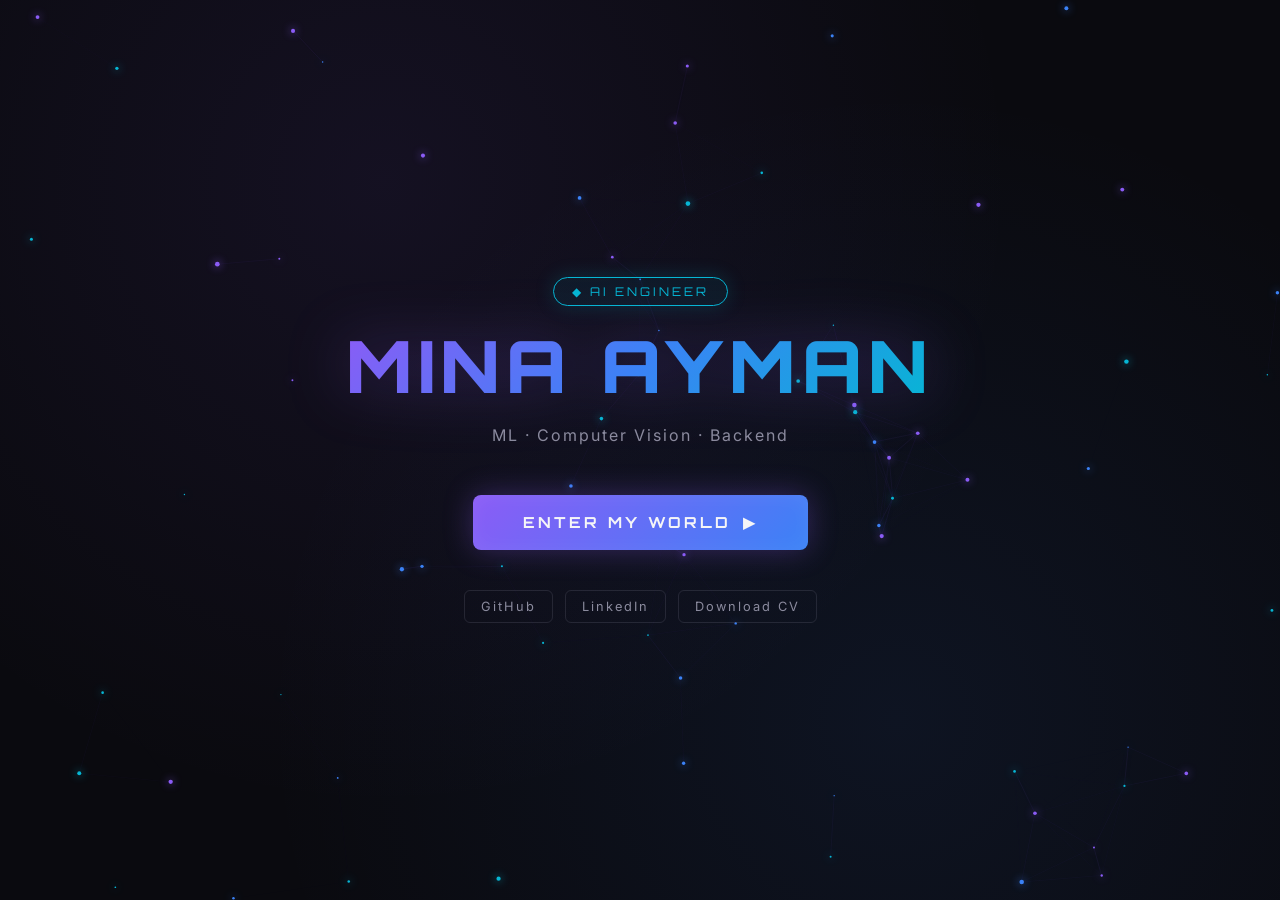
==== frontend/index.html @ 0aad1541 "Initial commit: frontend landing + loading" ====
<!DOCTYPE html>
<html lang="en">

<head>
  <meta charset="UTF-8">
  <meta name="viewport" content="width=device-width, initial-scale=1.0">
  <title>Portfolio | AI Engineer</title>

  <!-- Google Fonts -->
  <link rel="preconnect" href="https://fonts.googleapis.com">
  <link href="https://fonts.googleapis.com/css2?family=Orbitron:wght@700;900&family=Inter:wght@300;400;600&display=swap"
    rel="stylesheet">

  <!-- CSS -->
  <link rel="stylesheet" href="css/style.css">
</head>

<body>

  <main class="landing">
    <canvas id="particles"></canvas>

    <div class="content">
      <div class="badge">◆ AI ENGINEER</div>

      <h1 class="name">MINA AYMAN</h1>

      <p class="subtitle">
        ML · Computer Vision · Backend
      </p>

      <button id="enterBtn" class="enter-btn">
        <span>ENTER MY WORLD</span>
        <span class="btn-icon">▶</span>
      </button>

      <!-- Social Links -->
      <div class="socials">
        <a href="https://github.com/MinaAyman123" target="_blank" rel="noopener">
          GitHub
        </a>
        <a href="https://www.linkedin.com/in/mina-aiman-0629a42b1/" target="_blank" rel="noopener">
          LinkedIn
        </a>
        <a href="cv.pdf" download="Mina_Ayman_CV.pdf">
          Download CV
        </a>
      </div>
    </div>
  </main>


  <!-- ===== LOADING SCREEN ===== -->
  <div id="loading" class="loading hidden">
    <div class="loader-ring"></div>
    <p class="loading-text">Initializing world...</p>

    <div class="progress-bar">
      <div id="progressFill" class="progress-fill"></div>
    </div>

    <p id="progressText" class="progress-text">0%</p>
  </div>

  <!-- ===== UNITY CONTAINER (هنستخدمه بعدين) ===== -->
  <div id="unityWrapper" class="unity-wrapper hidden">
    <canvas id="unity-canvas"></canvas>
    <button id="exitBtn" class="hud-btn">✕ EXIT</button>
  </div>

  <script src="js/main.js"></script>
</body>

</html>
---- frontend/css/style.css ----
/* ============ RESET ============ */
* {
  margin: 0;
  padding: 0;
  box-sizing: border-box;
}

/* ============ COLORS ============ */
:root {
  --purple: #8B5CF6;
  --blue:   #3B82F6;
  --cyan:   #06B6D4;
  --bg-0:   #0A0A0F;
  --text:   #F5F5F7;
  --muted:  #8B8B9E;
}

/* ============ BASE ============ */
html, body {
  height: 100%;
  background: var(--bg-0);
  color: var(--text);
  font-family: 'Inter', sans-serif;
  overflow: hidden;
}

/* ============ LANDING ============ */
.landing {
  position: fixed;
  inset: 0;
  display: flex;
  align-items: center;
  justify-content: center;
  padding: 20px;
  overflow: hidden;

  background:
    radial-gradient(circle at 30% 20%, #8B5CF615 0%, transparent 55%),
    radial-gradient(circle at 70% 80%, #3B82F615 0%, transparent 55%),
    var(--bg-0);
}

/* Badge */
.badge {
  display: inline-block;
  padding: 6px 18px;
  font-family: 'Orbitron', sans-serif;
  font-size: 12px;
  letter-spacing: 3px;
  color: var(--cyan);
  border: 1px solid var(--cyan);
  border-radius: 20px;
  background: #06B6D410;
  box-shadow: 0 0 20px #06B6D430;
}

/* Name */
.name {
  font-family: 'Orbitron', sans-serif;
  font-weight: 900;
  font-size: clamp(2.5rem, 9vw, 5.5rem);
  letter-spacing: 6px;
  line-height: 1;

  /* Gradient text */
  background: linear-gradient(135deg, #8B5CF6 0%, #3B82F6 50%, #06B6D4 100%);
  -webkit-background-clip: text;
  -webkit-text-fill-color: transparent;
  background-clip: text;

  filter: drop-shadow(0 0 30px #8B5CF650);
}

/* Subtitle */
.subtitle {
  color: var(--muted);
  font-size: clamp(0.8rem, 2vw, 1rem);
  letter-spacing: 2px;
}

/* Button */
.enter-btn {
  margin-top: 30px;
  padding: 18px 50px;
  font-family: 'Orbitron', sans-serif;
  font-size: 0.95rem;
  font-weight: 700;
  letter-spacing: 3px;
  color: var(--text);

  background: linear-gradient(135deg, #8B5CF6, #3B82F6);
  border: none;
  border-radius: 8px;
  cursor: pointer;

  box-shadow: 0 0 30px #8B5CF650, inset 0 0 20px #ffffff10;
  transition: transform 0.3s, box-shadow 0.3s;
}

.enter-btn:hover {
  transform: translateY(-3px);
  box-shadow: 0 0 50px #8B5CF690, inset 0 0 30px #ffffff20;
}

/* ============ MOBILE ============ */
@media (max-width: 600px) {
  .name { letter-spacing: 3px; }
  .enter-btn {
    padding: 14px 35px;
    font-size: 0.8rem;
  }
}

/* ============ PARTICLES CANVAS ============ */
#particles {
  position: absolute;
  inset: 0;
  width: 100%;
  height: 100%;
  z-index: 0;
}

/* المحتوى يبقى فوق الـcanvas */
.content {
  position: relative;
  z-index: 1;
  display: flex;
  flex-direction: column;
  align-items: center;
  gap: 20px;
  animation: fadeUp 0.8s ease-out;
}

@keyframes fadeUp {
  from { opacity: 0; transform: translateY(30px); }
  to   { opacity: 1; transform: translateY(0); }
}

/* ضبط حجم الاسم عشان سطرين */
.name {
  font-size: clamp(2rem, 7vw, 4.5rem);
  text-align: center;
  line-height: 1.1;
}

/* ============ SOCIAL LINKS ============ */
.socials {
  display: flex;
  justify-content: center;
  align-items: center;
  gap: 12px;
  margin-top: 20px;
  flex-wrap: wrap;
}

.socials a {
  color: var(--muted);
  text-decoration: none;
  font-size: 0.8rem;
  letter-spacing: 2px;
  padding: 8px 16px;
  border: 1px solid #8B8B9E30;
  border-radius: 6px;
  transition: all 0.3s ease;
  position: relative;
}

.socials a::after {
  content: "";
  position: absolute;
  inset: 0;
  border-radius: 6px;
  background: linear-gradient(135deg, #8B5CF6, #3B82F6);
  opacity: 0;
  transition: opacity 0.3s;
  z-index: -1;
}

.socials a:hover {
  color: var(--text);
  border-color: transparent;
  transform: translateY(-2px);
  box-shadow: 0 0 20px #8B5CF650;
}

.socials a:hover::after {
  opacity: 1;
}

/* ============ BUTTON ANIMATION ============ */
.enter-btn {
  display: inline-flex;
  align-items: center;
  gap: 12px;
  position: relative;
  overflow: hidden;
}

/* نبض خفيف */
@keyframes pulse {
  0%, 100% {
    box-shadow: 0 0 30px #8B5CF650, inset 0 0 20px #ffffff10;
  }
  50% {
    box-shadow: 0 0 50px #8B5CF690, inset 0 0 30px #ffffff20;
  }
}

.enter-btn {
  animation: pulse 2.5s ease-in-out infinite;
}

.enter-btn:hover {
  animation: none;
}

/* الأيقونة تتحرك */
.btn-icon {
  display: inline-block;
  transition: transform 0.3s;
}

.enter-btn:hover .btn-icon {
  transform: translateX(6px);
}


/* ============================================ */
/*              LOADING SCREEN                  */
/* ============================================ */
.loading {
  position: fixed;
  inset: 0;
  z-index: 100;
  background: var(--bg-0);

  display: flex;
  flex-direction: column;
  align-items: center;
  justify-content: center;
  gap: 28px;

  /* خلفية + إضاءة خفيفة */
  background:
    radial-gradient(circle at 50% 50%, #8B5CF615 0%, transparent 60%),
    var(--bg-0);

  animation: fadeIn 0.4s ease-out;
}

@keyframes fadeIn {
  from { opacity: 0; }
  to   { opacity: 1; }
}

/* الدائرة اللي بتلف */
.loader-ring {
  width: 80px;
  height: 80px;
  border-radius: 50%;
  border: 3px solid #8B5CF625;
  border-top-color: #8B5CF6;
  border-right-color: #3B82F6;
  animation: spin 1s linear infinite;
  box-shadow:
    0 0 30px #8B5CF640,
    inset 0 0 20px #8B5CF620;
}

@keyframes spin {
  to { transform: rotate(360deg); }
}

/* النص */
.loading-text {
  font-family: 'Orbitron', sans-serif;
  font-size: 0.85rem;
  letter-spacing: 4px;
  color: var(--muted);
  text-transform: uppercase;
  animation: pulseText 1.8s ease-in-out infinite;
}

@keyframes pulseText {
  0%, 100% { opacity: 0.5; }
  50%      { opacity: 1; }
}

/* Progress Bar */
.progress-bar {
  width: 300px;
  max-width: 75vw;
  height: 4px;
  background: #1A1A25;
  border-radius: 4px;
  overflow: hidden;
  box-shadow: inset 0 0 10px #00000080;
}

.progress-fill {
  height: 100%;
  width: 0%;
  background: linear-gradient(90deg, #8B5CF6, #3B82F6, #06B6D4);
  border-radius: 4px;
  box-shadow: 0 0 15px #8B5CF6;
  transition: width 0.3s ease;
}

/* النسبة المئوية */
.progress-text {
  font-family: 'Orbitron', sans-serif;
  font-size: 0.8rem;
  letter-spacing: 3px;
  color: var(--cyan);
}

/* ============================================ */
/*              UNITY WRAPPER                   */
/* ============================================ */
.unity-wrapper {
  position: fixed;
  inset: 0;
  z-index: 200;
  background: #000;
}

#unity-canvas {
  width: 100%;
  height: 100%;
  display: block;
}

.hud-btn {
  position: absolute;
  top: 20px;
  right: 20px;
  padding: 10px 18px;
  background: #12121Acc;
  color: var(--text);
  border: 1px solid #8B5CF660;
  border-radius: 6px;
  font-family: 'Orbitron', sans-serif;
  font-size: 0.75rem;
  letter-spacing: 2px;
  cursor: pointer;
  backdrop-filter: blur(10px);
  transition: all 0.3s;
  z-index: 10;
}

.hud-btn:hover {
  background: #8B5CF6;
  border-color: #8B5CF6;
}

/* ============================================ */
/*              HELPERS                         */
/* ============================================ */
.hidden {
  display: none !important;
}

.landing.hide {
  opacity: 0;
  transform: scale(1.05);
  pointer-events: none;
  transition: opacity 0.6s, transform 0.6s;
}
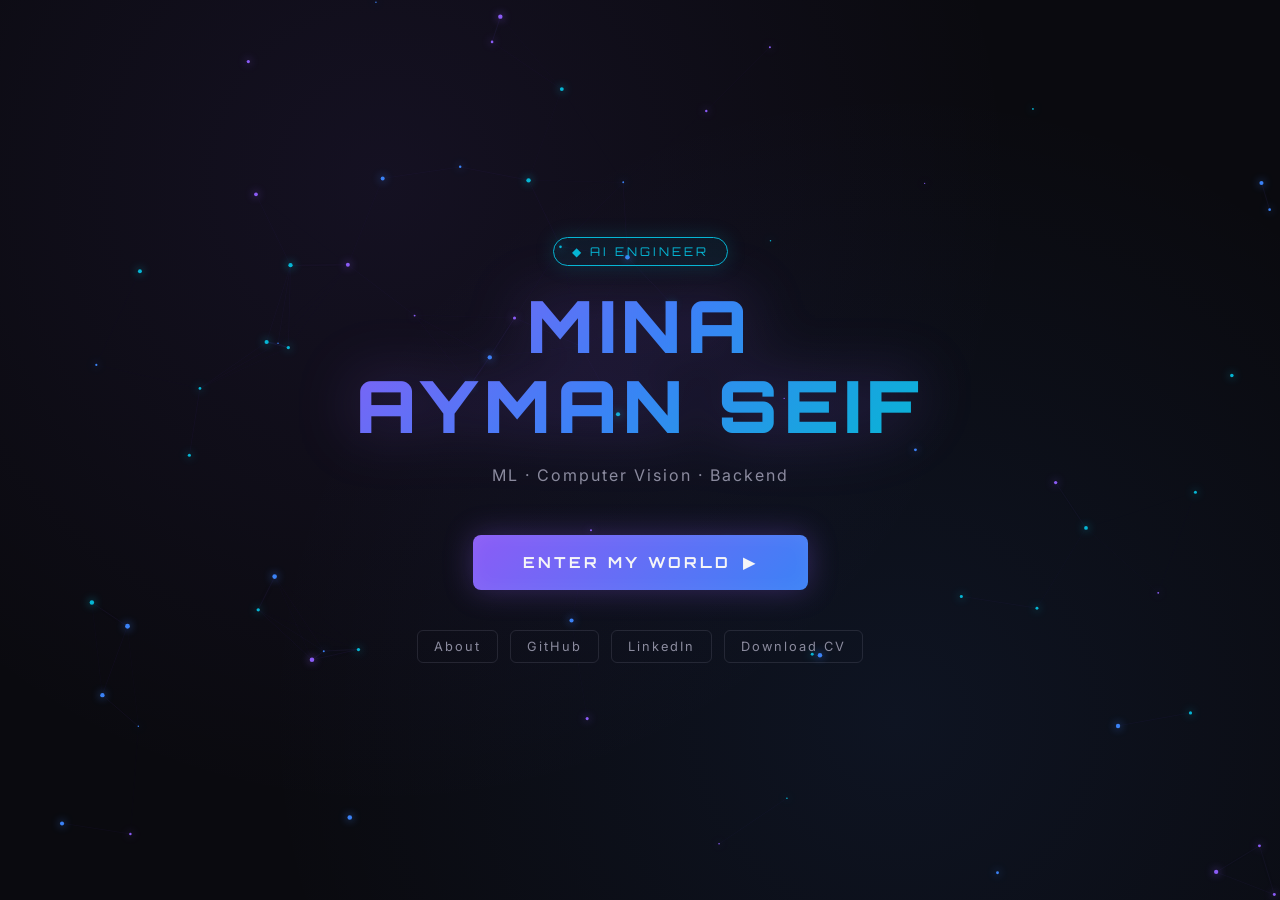
==== commit 30fbea82: "Connect landing page to Three.js world" ====
--- a/frontend/index.html
+++ b/frontend/index.html
@@ -14,7 +14,6 @@
   <!-- CSS -->
   <link rel="stylesheet" href="css/style.css">
 </head>
-
 <body>
 
   <main class="landing">
@@ -23,7 +22,7 @@
     <div class="content">
       <div class="badge">◆ AI ENGINEER</div>
 
-      <h1 class="name">MINA AYMAN</h1>
+      <h1 class="name">MINA<br>AYMAN SEIF</h1>
 
       <p class="subtitle">
         ML · Computer Vision · Backend
@@ -34,39 +33,14 @@
         <span class="btn-icon">▶</span>
       </button>
 
-      <!-- Social Links -->
       <div class="socials">
-        <a href="https://github.com/MinaAyman123" target="_blank" rel="noopener">
-          GitHub
-        </a>
-        <a href="https://www.linkedin.com/in/mina-aiman-0629a42b1/" target="_blank" rel="noopener">
-          LinkedIn
-        </a>
-        <a href="cv.pdf" download="Mina_Ayman_CV.pdf">
-          Download CV
-        </a>
+        <a href="about.html">About</a>
+        <a href="https://github.com/MinaAyman123" target="_blank" rel="noopener">GitHub</a>
+        <a href="https://www.linkedin.com/in/mina-aiman-0629a42b1/" target="_blank" rel="noopener">LinkedIn</a>
+        <a href="cv.pdf" download="Mina_Ayman_CV.pdf">Download CV</a>
       </div>
     </div>
   </main>
-
-
-  <!-- ===== LOADING SCREEN ===== -->
-  <div id="loading" class="loading hidden">
-    <div class="loader-ring"></div>
-    <p class="loading-text">Initializing world...</p>
-
-    <div class="progress-bar">
-      <div id="progressFill" class="progress-fill"></div>
-    </div>
-
-    <p id="progressText" class="progress-text">0%</p>
-  </div>
-
-  <!-- ===== UNITY CONTAINER (هنستخدمه بعدين) ===== -->
-  <div id="unityWrapper" class="unity-wrapper hidden">
-    <canvas id="unity-canvas"></canvas>
-    <button id="exitBtn" class="hud-btn">✕ EXIT</button>
-  </div>
 
   <script src="js/main.js"></script>
 </body>
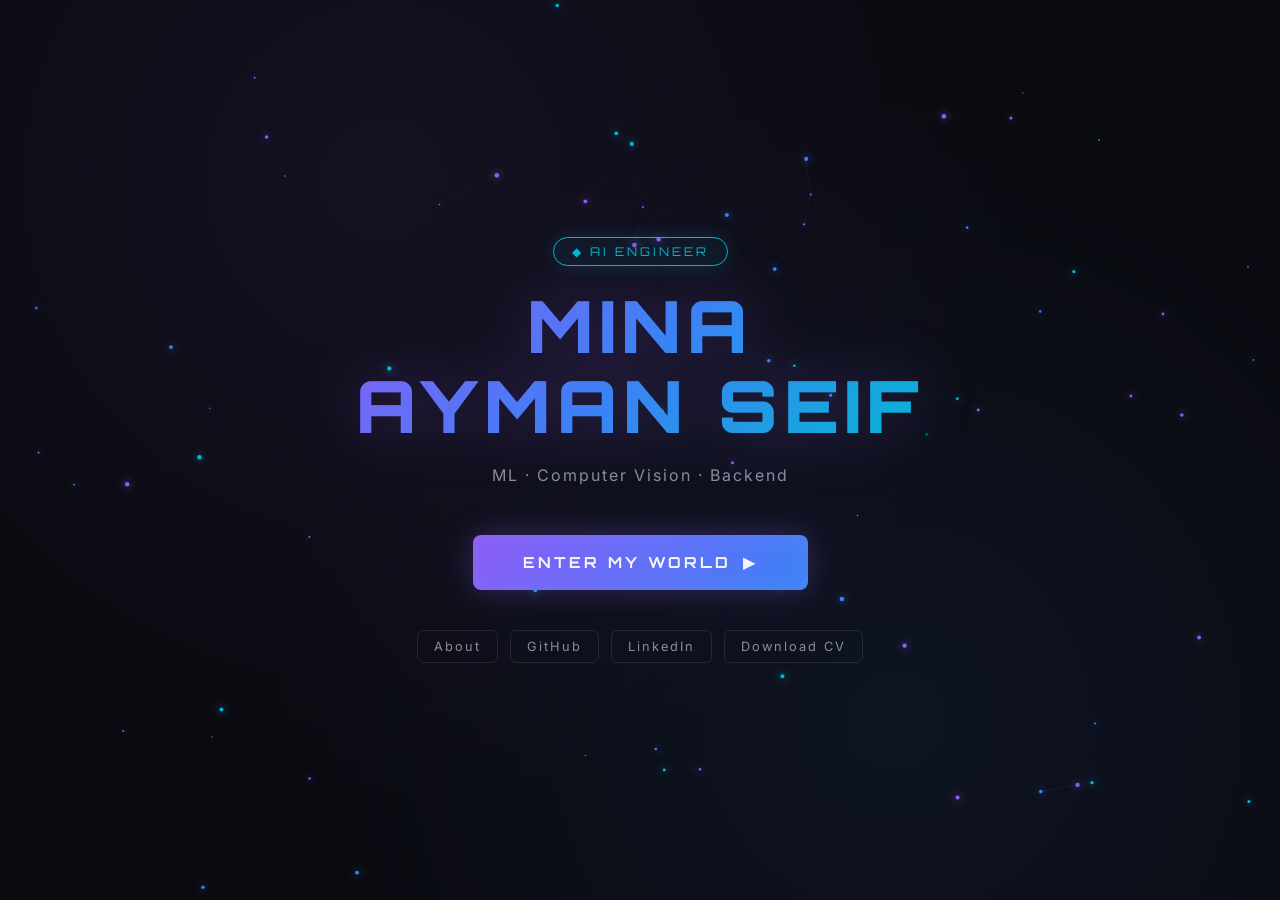
==== commit 07098bf7: "Add favicon, SEO meta tags, and manifest" ====
--- a/frontend/index.html
+++ b/frontend/index.html
@@ -6,14 +6,38 @@
   <meta name="viewport" content="width=device-width, initial-scale=1.0">
   <title>Portfolio | AI Engineer</title>
 
+  <!-- SEO -->
+  <meta name="description"
+    content="Mina Ayman Seif — AI Engineer specializing in Machine Learning, Computer Vision, and Backend Development. Interactive 3D portfolio.">
+  <meta name="author" content="Mina Ayman Seif">
+  <meta name="keywords"
+    content="AI Engineer, Machine Learning, Computer Vision, Deep Learning, Python, FastAPI, Three.js, Portfolio">
+
+  <!-- Open Graph (Facebook/LinkedIn/WhatsApp) -->
+  <meta property="og:title" content="Mina Ayman Seif | AI Engineer">
+  <meta property="og:description" content="Interactive 3D Portfolio — Explore my world of AI projects">
+  <meta property="og:type" content="website">
+  <meta property="og:url" content="https://portfolio-game-frontend.vercel.app/">
+  <meta property="og:image" content="https://portfolio-game-frontend.vercel.app/preview.png">
+
+  <!-- Twitter -->
+  <meta name="twitter:card" content="summary_large_image">
+  <meta name="twitter:title" content="Mina Ayman Seif | AI Engineer">
+  <meta name="twitter:description" content="Interactive 3D Portfolio — Explore my world of AI projects">
+
+  <!-- Theme Color -->
+  <meta name="theme-color" content="#0A0A0F">
+
   <!-- Google Fonts -->
   <link rel="preconnect" href="https://fonts.googleapis.com">
   <link href="https://fonts.googleapis.com/css2?family=Orbitron:wght@700;900&family=Inter:wght@300;400;600&display=swap"
     rel="stylesheet">
-
+  <link rel="icon" type="image/svg+xml" href="favicon.svg">
   <!-- CSS -->
   <link rel="stylesheet" href="css/style.css">
+  <link rel="manifest" href="manifest.json">
 </head>
+
 <body>
 
   <main class="landing">
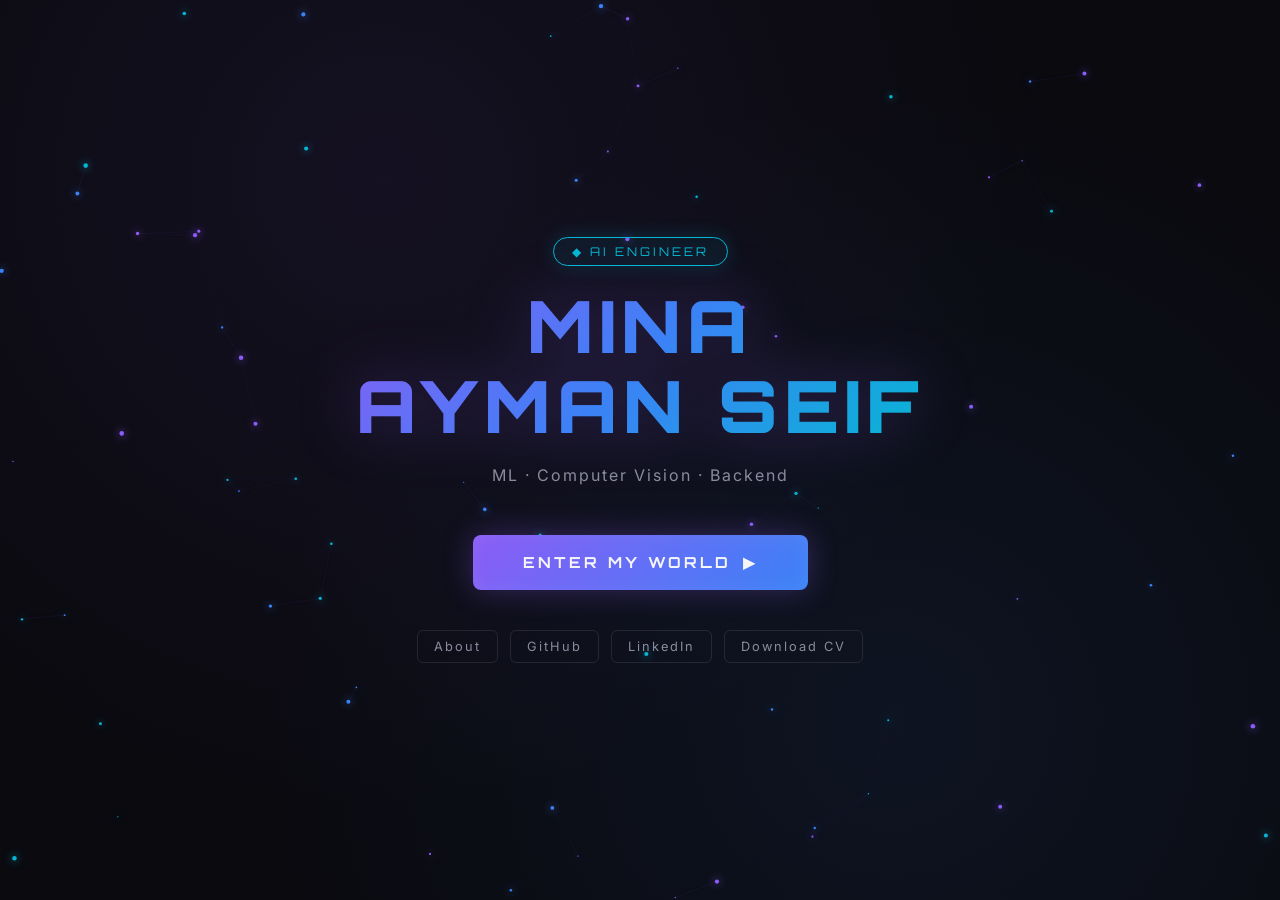
==== commit 96874d95: "Add progress bar, pointer lock, and fix world index" ====
--- a/frontend/index.html
+++ b/frontend/index.html
@@ -4,7 +4,7 @@
 <head>
   <meta charset="UTF-8">
   <meta name="viewport" content="width=device-width, initial-scale=1.0">
-  <title>Portfolio | AI Engineer</title>
+  <title>Mina Ayman Seif | AI Engineer</title>
 
   <!-- SEO -->
   <meta name="description"
@@ -13,7 +13,7 @@
   <meta name="keywords"
     content="AI Engineer, Machine Learning, Computer Vision, Deep Learning, Python, FastAPI, Three.js, Portfolio">
 
-  <!-- Open Graph (Facebook/LinkedIn/WhatsApp) -->
+  <!-- Open Graph -->
   <meta property="og:title" content="Mina Ayman Seif | AI Engineer">
   <meta property="og:description" content="Interactive 3D Portfolio — Explore my world of AI projects">
   <meta property="og:type" content="website">
@@ -28,14 +28,17 @@
   <!-- Theme Color -->
   <meta name="theme-color" content="#0A0A0F">
 
+  <!-- Favicon -->
+  <link rel="icon" type="image/svg+xml" href="favicon.svg">
+  <link rel="manifest" href="manifest.json">
+
   <!-- Google Fonts -->
   <link rel="preconnect" href="https://fonts.googleapis.com">
   <link href="https://fonts.googleapis.com/css2?family=Orbitron:wght@700;900&family=Inter:wght@300;400;600&display=swap"
     rel="stylesheet">
-  <link rel="icon" type="image/svg+xml" href="favicon.svg">
+
   <!-- CSS -->
   <link rel="stylesheet" href="css/style.css">
-  <link rel="manifest" href="manifest.json">
 </head>
 
 <body>
--- a/frontend/css/style.css
+++ b/frontend/css/style.css
@@ -367,3 +367,88 @@
   transition: opacity 0.6s, transform 0.6s;
 }
 
+/* ============================================ */
+/*              PROGRESS BAR                     */
+/* ============================================ */
+.progress-bar {
+  width: 300px;
+  max-width: 75vw;
+  height: 4px;
+  background: #1A1A25;
+  border-radius: 4px;
+  overflow: hidden;
+  box-shadow: inset 0 0 10px #00000080;
+  margin-top: 10px;
+}
+
+.progress-fill {
+  height: 100%;
+  width: 0%;
+  background: linear-gradient(90deg, #8B5CF6, #3B82F6, #06B6D4);
+  border-radius: 4px;
+  box-shadow: 0 0 15px #8B5CF6;
+  transition: width 0.2s ease;
+}
+
+.progress-text {
+  font-family: 'Orbitron', sans-serif;
+  font-size: 0.75rem;
+  letter-spacing: 3px;
+  color: var(--cyan);
+  margin-top: 4px;
+}
+
+/* ============================================ */
+/*              CLICK TO START                   */
+/* ============================================ */
+.click-to-start {
+  position: fixed;
+  inset: 0;
+  z-index: 60;
+  display: flex;
+  align-items: center;
+  justify-content: center;
+  background: #0A0A0Fcc;
+  backdrop-filter: blur(6px);
+  cursor: pointer;
+  animation: fadeIn 0.3s ease-out;
+}
+
+.click-to-start.hidden {
+  display: none;
+}
+
+.click-to-start-content {
+  text-align: center;
+  padding: 40px 60px;
+  border: 1px solid #8B5CF640;
+  border-radius: 16px;
+  background: #12121Acc;
+  box-shadow: 0 0 50px #8B5CF640;
+}
+
+.click-to-start h2 {
+  font-family: 'Orbitron', sans-serif;
+  font-size: 1.6rem;
+  letter-spacing: 4px;
+  background: linear-gradient(135deg, #8B5CF6, #06B6D4);
+  -webkit-background-clip: text;
+  -webkit-text-fill-color: transparent;
+  background-clip: text;
+  margin-bottom: 16px;
+}
+
+.click-to-start p {
+  color: var(--muted);
+  font-size: 0.9rem;
+  letter-spacing: 1px;
+}
+
+@keyframes fadeIn {
+  from { opacity: 0; }
+  to   { opacity: 1; }
+}
+
+body.playing {
+  cursor: none;
+}
